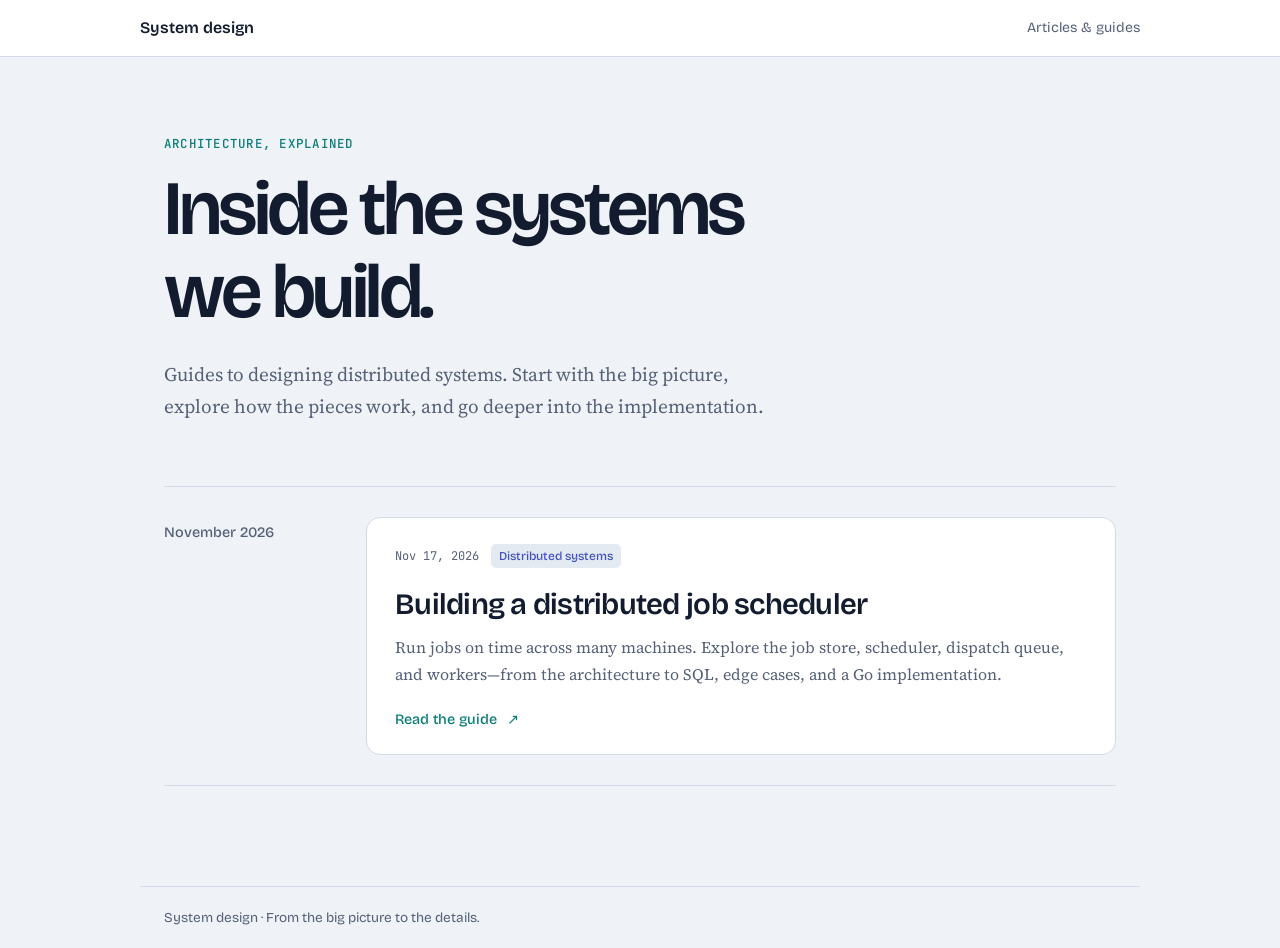
==== pages/index.html @ 79bbdcc7 "changed layout" ====
<head>
<meta charset="utf-8">
<meta name="viewport" content="width=device-width, initial-scale=1, viewport-fit=cover">
<meta name="description" content="Illustrated guides to system design: explore the architecture, mechanics, and implementation of distributed systems.">
<title>System design — Articles</title>
<link rel="preconnect" href="https://fonts.googleapis.com">
<link rel="preconnect" href="https://fonts.gstatic.com" crossorigin>
<link href="https://fonts.googleapis.com/css2?family=Bricolage+Grotesque:opsz,wght@12..96,400;12..96,500;12..96,600;12..96,700&family=Source+Serif+4:ital,opsz,wght@0,8..60,400;0,8..60,600;1,8..60,400&family=JetBrains+Mono:wght@400;600&display=swap" rel="stylesheet">
<style>
:root{
  color-scheme:light;
  --bg:#EFF3F7; --surface:#FFFFFF; --sunken:#E4EAF1; --ink:#131C2E; --muted:#566178; --line:#D3DBE6;
  --accent:#0A7C77; --store:#4250C4;
  --head:"Bricolage Grotesque",ui-sans-serif,system-ui,"Segoe UI",sans-serif;
  --body:"Source Serif 4",Georgia,"Times New Roman",serif;
  --mono:"JetBrains Mono",ui-monospace,Menlo,Consolas,monospace;
}
@media(prefers-color-scheme:dark){
  :root{
    color-scheme:dark;
    --bg:#0D1422; --surface:#151E31; --sunken:#0A101C; --ink:#E6EBF4; --muted:#97A3BB; --line:#27334F;
    --accent:#3CC4BD; --store:#8C97F5;
  }
}
*{box-sizing:border-box}
body{margin:0;background:var(--bg);color:var(--ink);font-family:var(--body);font-size:1.09rem;line-height:1.68;-webkit-text-size-adjust:100%}
a{color:inherit;text-underline-offset:4px}
a:focus-visible{outline:2px solid var(--accent);outline-offset:6px;border-radius:4px}
.bar{background:var(--surface);border-bottom:1px solid var(--line);padding:env(safe-area-inset-top,0px) 24px 0;font-family:var(--head)}
.bar-inner{max-width:1000px;min-height:56px;margin:auto;display:flex;align-items:center;justify-content:space-between;gap:20px}
.brand{font-size:1rem;font-weight:600;text-decoration:none}
.bar-label{color:var(--muted);font-size:.88rem}
main{max-width:1000px;margin:auto;padding:78px 24px 100px;min-height:calc(100vh - 135px)}
.eyebrow{margin:0 0 16px;color:var(--accent);font:500 .78rem var(--mono);letter-spacing:.1em;text-transform:uppercase}
h1{font:600 clamp(2.8rem,7vw,4.8rem)/1.08 var(--head);letter-spacing:-.045em;margin:0 0 24px;max-width:760px}
.intro{max-width:610px;color:var(--muted);font-size:1.2rem;margin:0 0 64px}
.archive{border-top:1px solid var(--line)}
.month{display:grid;grid-template-columns:170px minmax(0,1fr);gap:32px;padding:30px 0;border-bottom:1px solid var(--line)}
.month h2{font:500 .9rem/1.6 var(--head);margin:4px 0;color:var(--muted)}
.articles{list-style:none;margin:0;padding:0}
.article{display:block;background:var(--surface);border:1px solid var(--line);border-radius:14px;padding:26px 28px;text-decoration:none;transition:border-color .15s,transform .15s}
.article:hover{border-color:var(--accent);transform:translateY(-2px)}
.meta{display:flex;align-items:center;flex-wrap:wrap;gap:12px;color:var(--muted);font:400 .75rem/1.5 var(--mono)}
.tag{border-radius:5px;background:var(--sunken);color:var(--store);padding:3px 8px;font-family:var(--head);font-weight:500}
.article h3{font:600 clamp(1.45rem,3vw,1.85rem)/1.22 var(--head);letter-spacing:-.025em;margin:18px 0 12px}
.article p{color:var(--muted);margin:0;font-size:1rem;line-height:1.65}
.read{display:inline-flex;align-items:center;gap:10px;color:var(--accent);font:500 .9rem var(--head);margin-top:24px}
footer{max-width:1000px;margin:auto;padding:22px 24px calc(22px + env(safe-area-inset-bottom,0px));border-top:1px solid var(--line);color:var(--muted);font:400 .85rem var(--head)}
@media(max-width:600px){
  .bar{padding-left:20px;padding-right:20px}
  main{padding:48px 20px 64px}
  .intro{margin-bottom:40px;font-size:1.1rem}
  .month{grid-template-columns:1fr;gap:16px;padding:22px 0}
  .month h2{margin:0}
  .article{padding:22px}
}
@media(prefers-reduced-motion:reduce){.article{transition:none}.article:hover{transform:none}}
</style>
</head>
<body>
<header class="bar">
  <div class="bar-inner">
    <a class="brand" href="./" aria-current="page">System design</a>
    <span class="bar-label">Articles &amp; guides</span>
  </div>
</header>
<main id="main">
  <p class="eyebrow">Architecture, explained</p>
  <h1>Inside the systems<br>we build.</h1>
  <p class="intro">Guides to designing distributed systems. Start with the big picture, explore how the pieces work, and go deeper into the implementation.</p>
  <div class="archive" aria-label="Article archive">
    <section class="month" aria-labelledby="month-2026-11">
      <h2 id="month-2026-11">November 2026</h2>
      <ul class="articles">
        <li>
          <a class="article" href="distributed-job-scheduler.html">
            <div class="meta">
              <time datetime="2026-11-17">Nov 17, 2026</time>
              <span class="tag">Distributed systems</span>
            </div>
            <h3>Building a distributed job scheduler</h3>
            <p>Run jobs on time across many machines. Explore the job store, scheduler, dispatch queue, and workers—from the architecture to SQL, edge cases, and a Go implementation.</p>
            <span class="read">Read the guide <span aria-hidden="true">↗</span></span>
          </a>
        </li>
      </ul>
    </section>
  </div>
</main>
<footer>System design · From the big picture to the details.</footer>
</body>
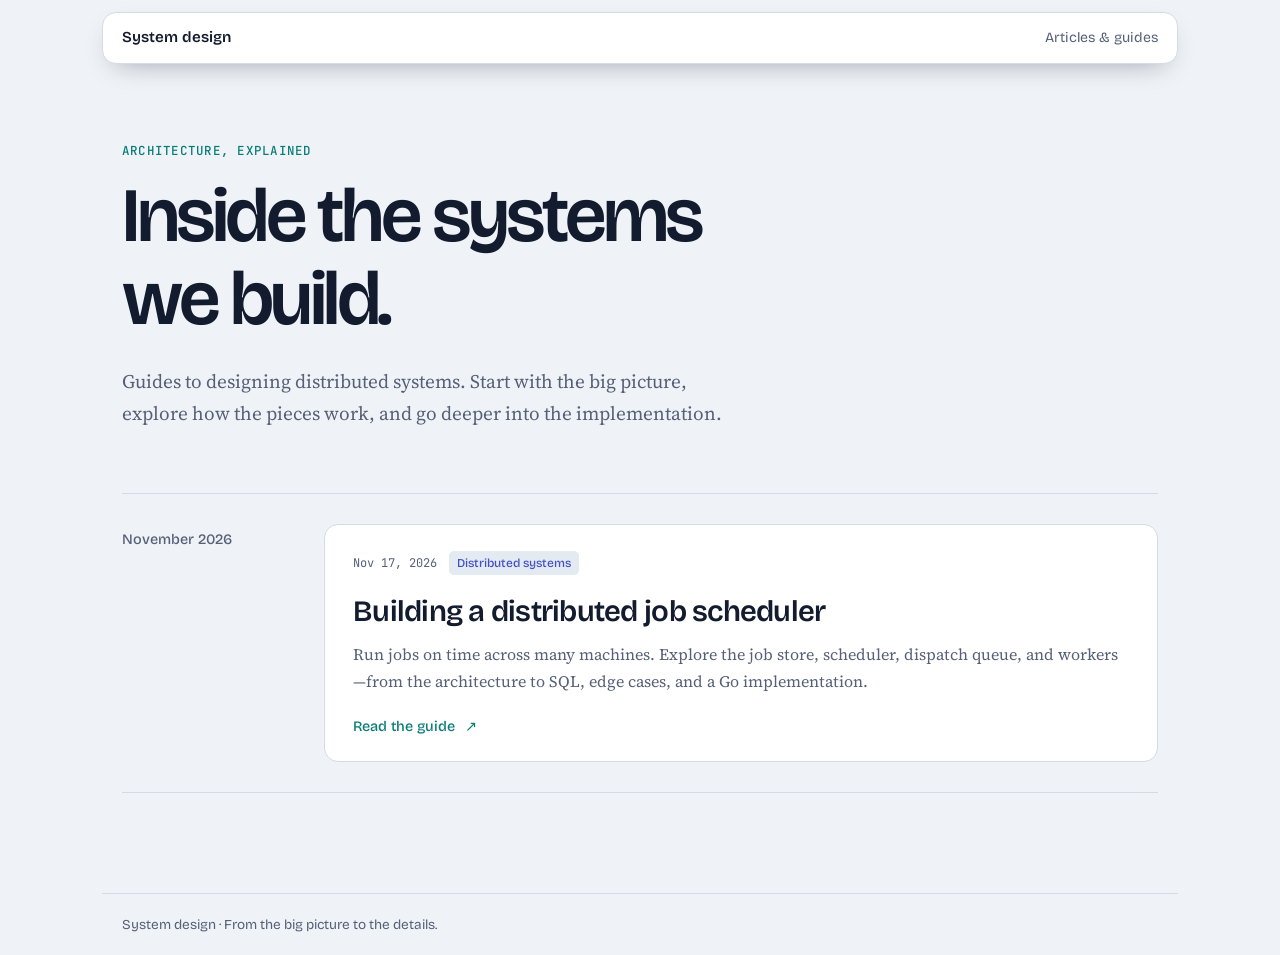
==== commit b720d869: "skill for page review" ====
--- a/pages/index.html
+++ b/pages/index.html
@@ -26,11 +26,16 @@
 body{margin:0;background:var(--bg);color:var(--ink);font-family:var(--body);font-size:1.09rem;line-height:1.68;-webkit-text-size-adjust:100%}
 a{color:inherit;text-underline-offset:4px}
 a:focus-visible{outline:2px solid var(--accent);outline-offset:6px;border-radius:4px}
-.bar{background:var(--surface);border-bottom:1px solid var(--line);padding:env(safe-area-inset-top,0px) 24px 0;font-family:var(--head)}
-.bar-inner{max-width:1000px;min-height:56px;margin:auto;display:flex;align-items:center;justify-content:space-between;gap:20px}
+.bar{background:var(--surface);border-bottom:1px solid var(--line);padding:env(safe-area-inset-top,0px) 20px 0;font-family:var(--head)}
+.bar-inner{max-width:1036px;min-height:56px;margin:auto;display:flex;align-items:center;justify-content:space-between;gap:20px}
 .brand{font-size:1rem;font-weight:600;text-decoration:none}
 .bar-label{color:var(--muted);font-size:.88rem}
-main{max-width:1000px;margin:auto;padding:78px 24px 100px;min-height:calc(100vh - 135px)}
+@media(min-width:901px){
+  .bar{width:calc(100% - 24px);max-width:1076px;margin:calc(12px + env(safe-area-inset-top,0px)) auto 0;padding:0 19px;border:1px solid var(--line);border-radius:14px;box-shadow:0 10px 28px -14px rgba(8,14,28,.45)}
+  .bar-inner{min-height:50px}
+  .brand{font-size:.95rem}
+}
+main{max-width:1076px;margin:auto;padding:78px 20px 100px;min-height:calc(100vh - 135px)}
 .eyebrow{margin:0 0 16px;color:var(--accent);font:500 .78rem var(--mono);letter-spacing:.1em;text-transform:uppercase}
 h1{font:600 clamp(2.8rem,7vw,4.8rem)/1.08 var(--head);letter-spacing:-.045em;margin:0 0 24px;max-width:760px}
 .intro{max-width:610px;color:var(--muted);font-size:1.2rem;margin:0 0 64px}
@@ -45,7 +50,7 @@
 .article h3{font:600 clamp(1.45rem,3vw,1.85rem)/1.22 var(--head);letter-spacing:-.025em;margin:18px 0 12px}
 .article p{color:var(--muted);margin:0;font-size:1rem;line-height:1.65}
 .read{display:inline-flex;align-items:center;gap:10px;color:var(--accent);font:500 .9rem var(--head);margin-top:24px}
-footer{max-width:1000px;margin:auto;padding:22px 24px calc(22px + env(safe-area-inset-bottom,0px));border-top:1px solid var(--line);color:var(--muted);font:400 .85rem var(--head)}
+footer{max-width:1076px;margin:auto;padding:22px 20px calc(22px + env(safe-area-inset-bottom,0px));border-top:1px solid var(--line);color:var(--muted);font:400 .85rem var(--head)}
 @media(max-width:600px){
   .bar{padding-left:20px;padding-right:20px}
   main{padding:48px 20px 64px}
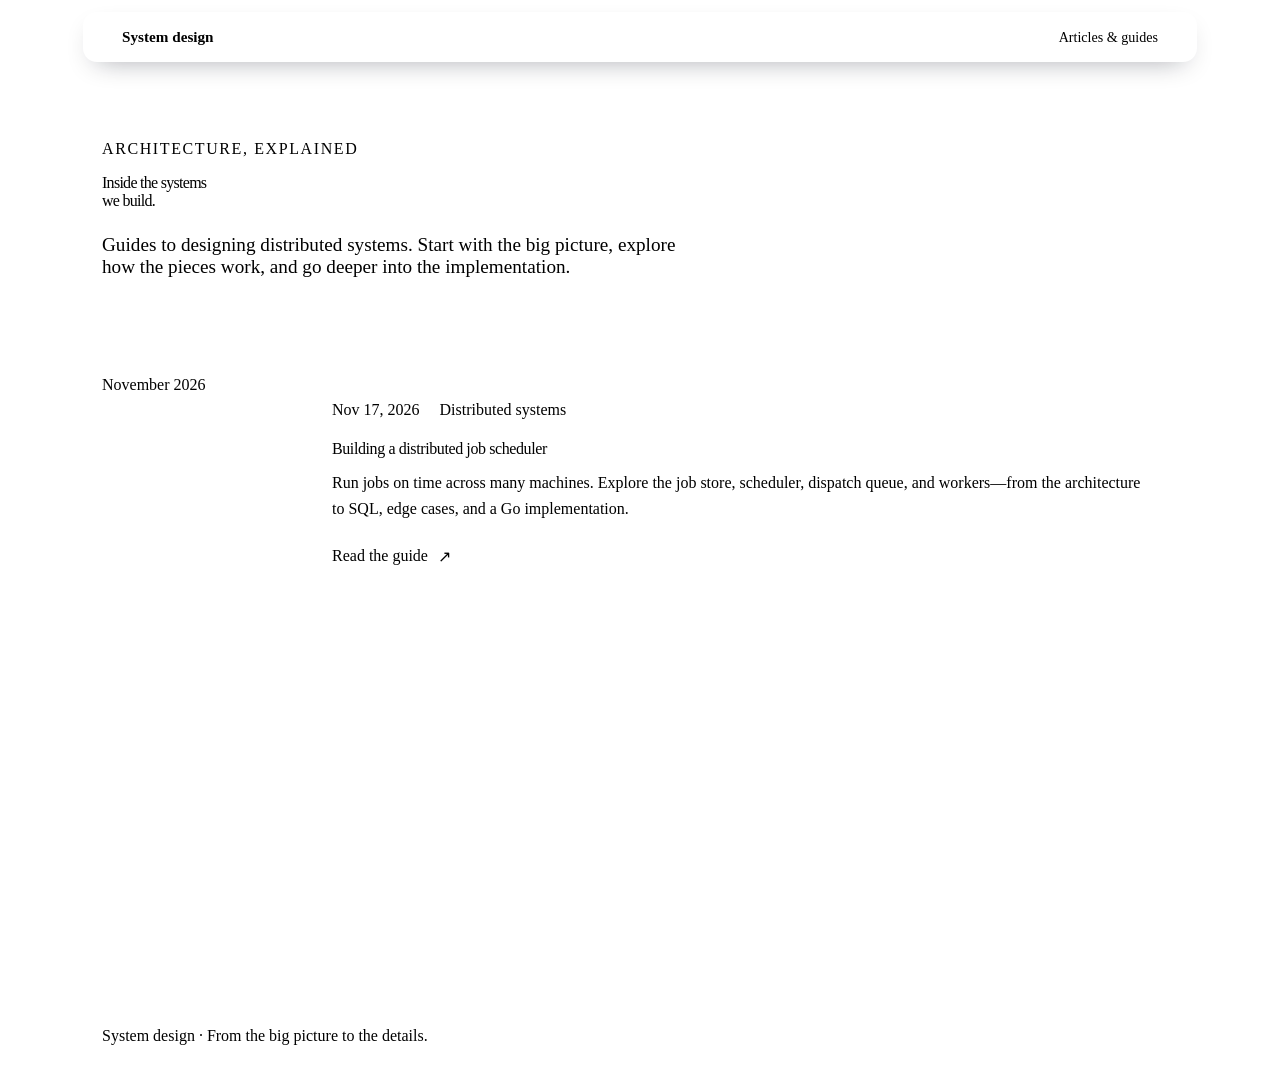
==== commit 896eba53: "Makefile and design skill" ====
--- a/pages/index.html
+++ b/pages/index.html
@@ -1,29 +1,7 @@
 <head>
-<meta charset="utf-8">
-<meta name="viewport" content="width=device-width, initial-scale=1, viewport-fit=cover">
 <meta name="description" content="Illustrated guides to system design: explore the architecture, mechanics, and implementation of distributed systems.">
 <title>System design — Articles</title>
-<link rel="preconnect" href="https://fonts.googleapis.com">
-<link rel="preconnect" href="https://fonts.gstatic.com" crossorigin>
-<link href="https://fonts.googleapis.com/css2?family=Bricolage+Grotesque:opsz,wght@12..96,400;12..96,500;12..96,600;12..96,700&family=Source+Serif+4:ital,opsz,wght@0,8..60,400;0,8..60,600;1,8..60,400&family=JetBrains+Mono:wght@400;600&display=swap" rel="stylesheet">
 <style>
-:root{
-  color-scheme:light;
-  --bg:#EFF3F7; --surface:#FFFFFF; --sunken:#E4EAF1; --ink:#131C2E; --muted:#566178; --line:#D3DBE6;
-  --accent:#0A7C77; --store:#4250C4;
-  --head:"Bricolage Grotesque",ui-sans-serif,system-ui,"Segoe UI",sans-serif;
-  --body:"Source Serif 4",Georgia,"Times New Roman",serif;
-  --mono:"JetBrains Mono",ui-monospace,Menlo,Consolas,monospace;
-}
-@media(prefers-color-scheme:dark){
-  :root{
-    color-scheme:dark;
-    --bg:#0D1422; --surface:#151E31; --sunken:#0A101C; --ink:#E6EBF4; --muted:#97A3BB; --line:#27334F;
-    --accent:#3CC4BD; --store:#8C97F5;
-  }
-}
-*{box-sizing:border-box}
-body{margin:0;background:var(--bg);color:var(--ink);font-family:var(--body);font-size:1.09rem;line-height:1.68;-webkit-text-size-adjust:100%}
 a{color:inherit;text-underline-offset:4px}
 a:focus-visible{outline:2px solid var(--accent);outline-offset:6px;border-radius:4px}
 .bar{background:var(--surface);border-bottom:1px solid var(--line);padding:env(safe-area-inset-top,0px) 20px 0;font-family:var(--head)}
@@ -46,7 +24,7 @@
 .article{display:block;background:var(--surface);border:1px solid var(--line);border-radius:14px;padding:26px 28px;text-decoration:none;transition:border-color .15s,transform .15s}
 .article:hover{border-color:var(--accent);transform:translateY(-2px)}
 .meta{display:flex;align-items:center;flex-wrap:wrap;gap:12px;color:var(--muted);font:400 .75rem/1.5 var(--mono)}
-.tag{border-radius:5px;background:var(--sunken);color:var(--store);padding:3px 8px;font-family:var(--head);font-weight:500}
+.tag{border-radius:5px;background:var(--sunken);color:var(--indigo);padding:3px 8px;font-family:var(--head);font-weight:500}
 .article h3{font:600 clamp(1.45rem,3vw,1.85rem)/1.22 var(--head);letter-spacing:-.025em;margin:18px 0 12px}
 .article p{color:var(--muted);margin:0;font-size:1rem;line-height:1.65}
 .read{display:inline-flex;align-items:center;gap:10px;color:var(--accent);font:500 .9rem var(--head);margin-top:24px}
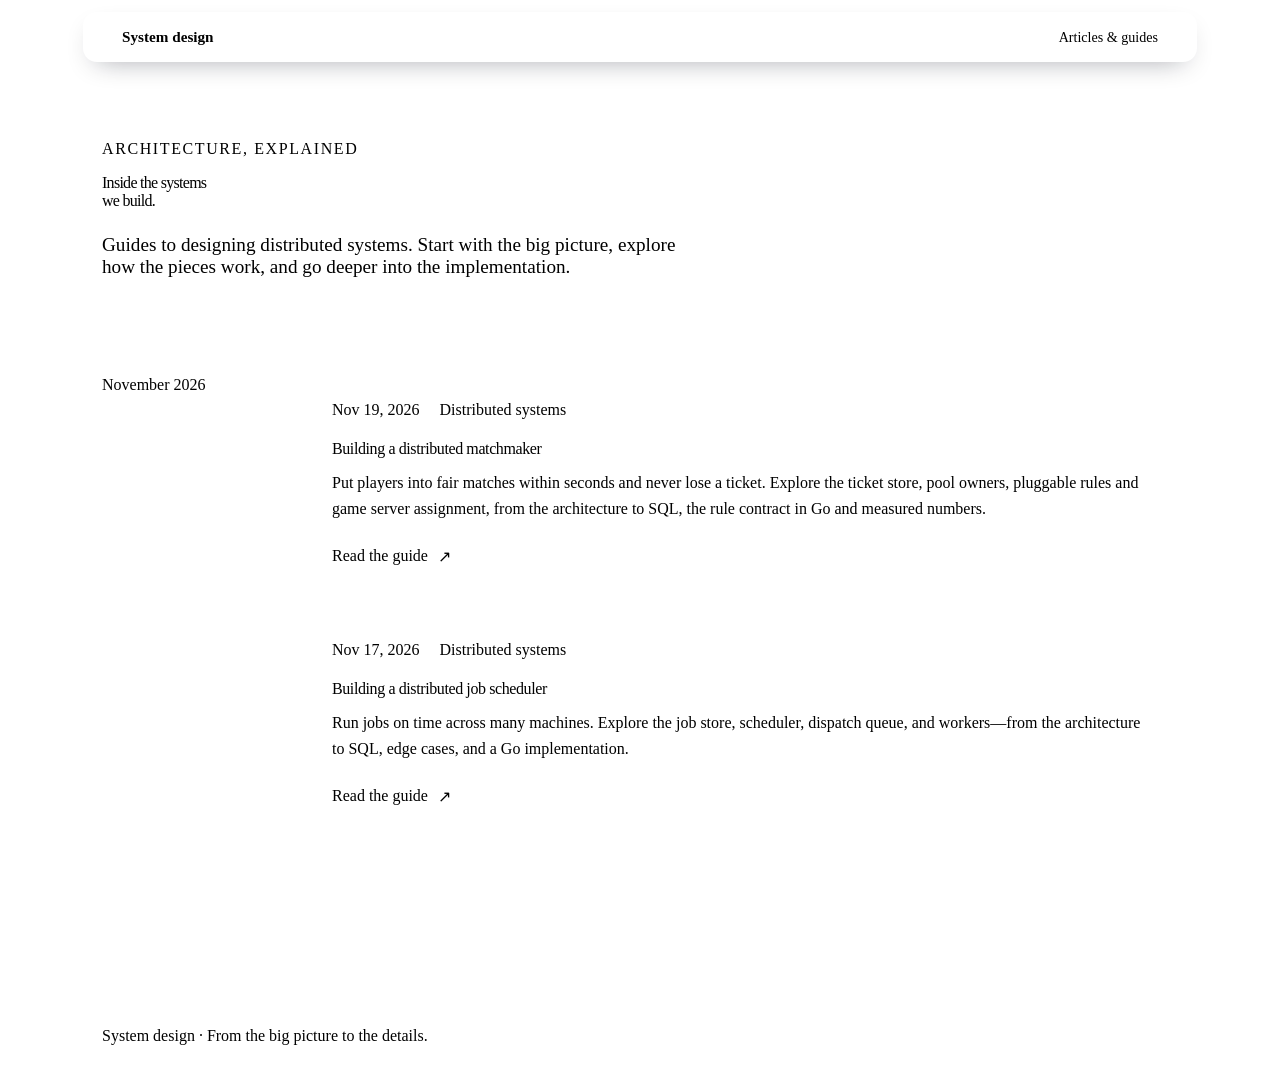
==== commit 84775d04: "alpha version distributed mathcmaker" ====
--- a/pages/index.html
+++ b/pages/index.html
@@ -20,7 +20,7 @@
 .archive{border-top:1px solid var(--line)}
 .month{display:grid;grid-template-columns:170px minmax(0,1fr);gap:32px;padding:30px 0;border-bottom:1px solid var(--line)}
 .month h2{font:500 .9rem/1.6 var(--head);margin:4px 0;color:var(--muted)}
-.articles{list-style:none;margin:0;padding:0}
+.articles{list-style:none;margin:0;padding:0;display:grid;gap:20px}
 .article{display:block;background:var(--surface);border:1px solid var(--line);border-radius:14px;padding:26px 28px;text-decoration:none;transition:border-color .15s,transform .15s}
 .article:hover{border-color:var(--accent);transform:translateY(-2px)}
 .meta{display:flex;align-items:center;flex-wrap:wrap;gap:12px;color:var(--muted);font:400 .75rem/1.5 var(--mono)}
@@ -56,6 +56,17 @@
       <h2 id="month-2026-11">November 2026</h2>
       <ul class="articles">
         <li>
+          <a class="article" href="distributed-matchmaker.html">
+            <div class="meta">
+              <time datetime="2026-11-19">Nov 19, 2026</time>
+              <span class="tag">Distributed systems</span>
+            </div>
+            <h3>Building a distributed matchmaker</h3>
+            <p>Put players into fair matches within seconds and never lose a ticket. Explore the ticket store, pool owners, pluggable rules and game server assignment, from the architecture to SQL, the rule contract in Go and measured numbers.</p>
+            <span class="read">Read the guide <span aria-hidden="true">↗</span></span>
+          </a>
+        </li>
+        <li>
           <a class="article" href="distributed-job-scheduler.html">
             <div class="meta">
               <time datetime="2026-11-17">Nov 17, 2026</time>
